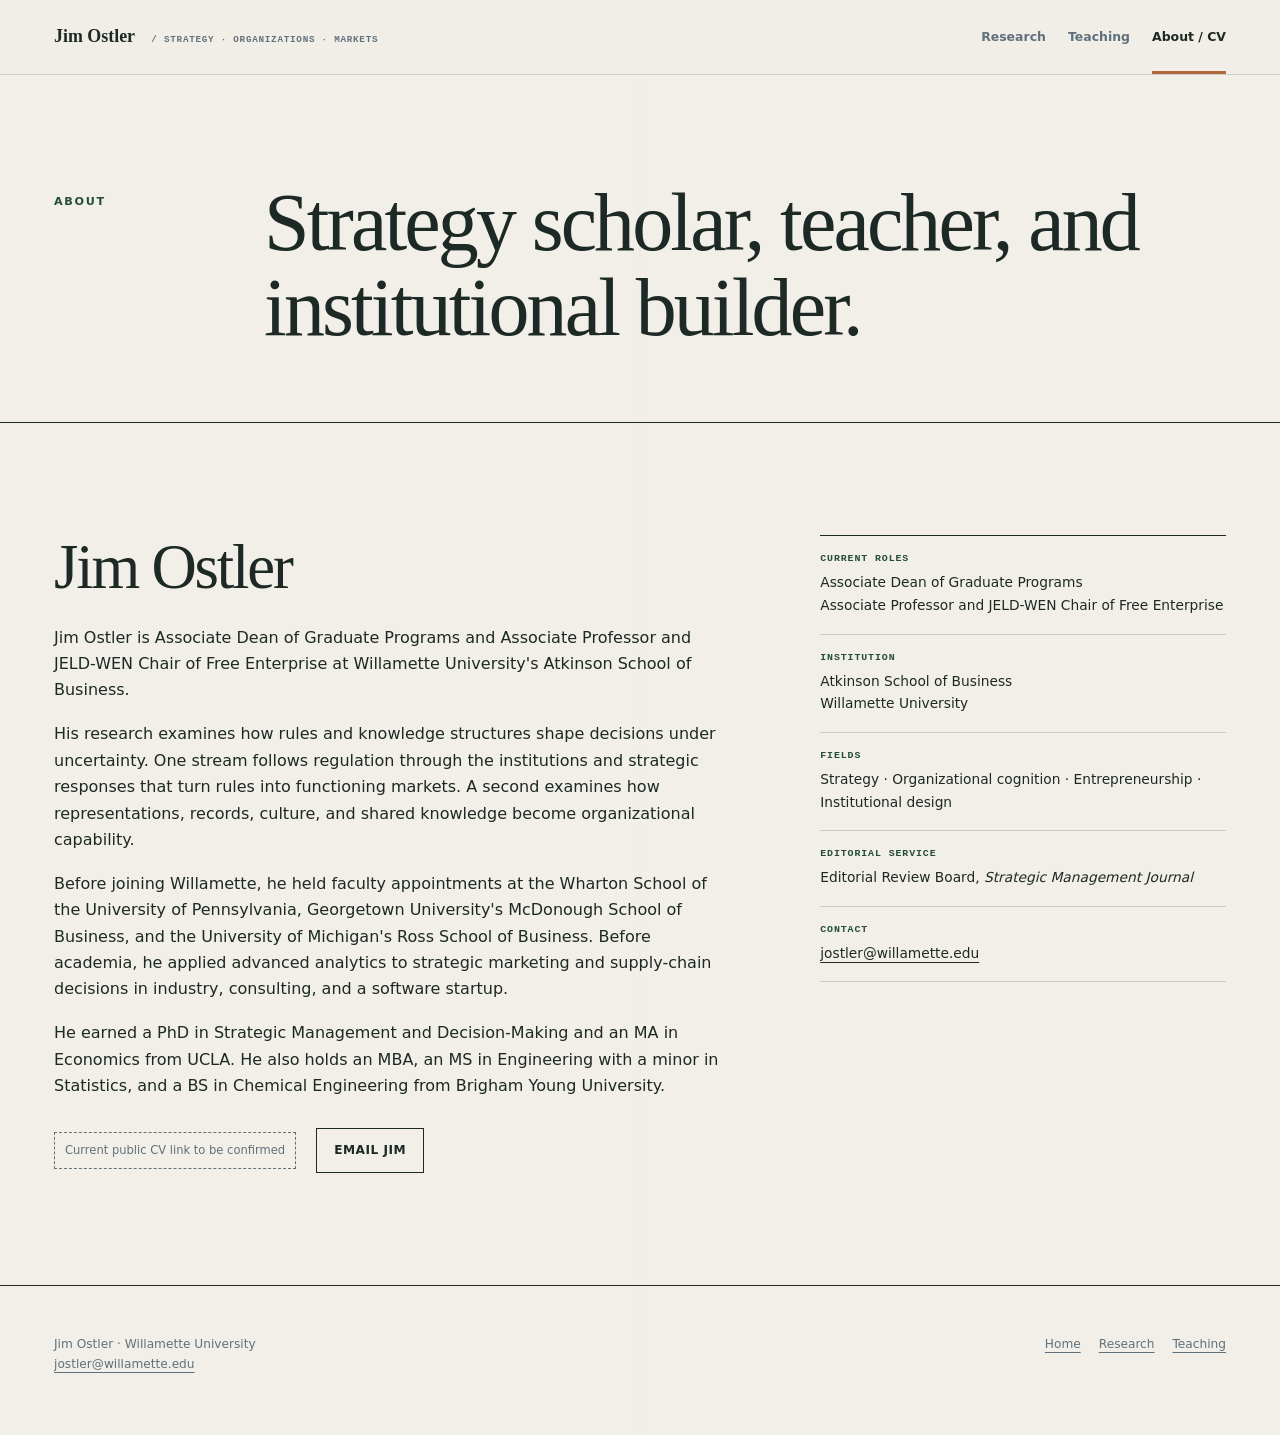
==== about.html @ d8726ed1 "Add files via upload" ====
<!doctype html>
<html lang="en">
<head>
  <meta charset="utf-8">
  <meta name="viewport" content="width=device-width, initial-scale=1">
  <meta name="description" content="Biography and contact information for Jim Ostler at Willamette University.">
  <title>About — Jim Ostler</title>
  <link rel="stylesheet" href="assets/styles.css">
</head>
<body>
  <a class="skip-link" href="#content">Skip to content</a>
  <header class="site-header"><nav class="nav" aria-label="Primary navigation"><a class="brand" href="index.html">Jim Ostler</a><div class="nav-links"><a href="research.html">Research</a><a href="teaching.html">Teaching</a><a aria-current="page" href="about.html">About / CV</a></div></nav></header>
  <main id="content">
    <header class="page-hero"><div class="wrap" data-reveal><p class="eyebrow">About</p><h1>Strategy scholar, teacher, and institutional builder.</h1></div></header>
    <section class="section"><div class="wrap bio-layout">
      <div class="bio-copy" data-reveal><h2>Jim Ostler</h2><p>Jim Ostler is Associate Dean of Graduate Programs and Associate Professor and JELD-WEN Chair of Free Enterprise at Willamette University's Atkinson School of Business.</p><p>His research examines how rules and knowledge structures shape decisions under uncertainty. One stream follows regulation through the institutions and strategic responses that turn rules into functioning markets. A second examines how representations, records, culture, and shared knowledge become organizational capability.</p><p>Before joining Willamette, he held faculty appointments at the Wharton School of the University of Pennsylvania, Georgetown University's McDonough School of Business, and the University of Michigan's Ross School of Business. Before academia, he applied advanced analytics to strategic marketing and supply-chain decisions in industry, consulting, and a software startup.</p><p>He earned a PhD in Strategic Management and Decision-Making and an MA in Economics from UCLA. He also holds an MBA, an MS in Engineering with a minor in Statistics, and a BS in Chemical Engineering from Brigham Young University.</p><div class="actions"><span class="pending">Current public CV link to be confirmed</span><a class="button secondary" href="mailto:jostler@willamette.edu">Email Jim</a></div></div>
      <aside data-reveal><dl class="fact-list"><div><dt>Current roles</dt><dd>Associate Dean of Graduate Programs<br>Associate Professor and JELD-WEN Chair of Free Enterprise</dd></div><div><dt>Institution</dt><dd>Atkinson School of Business<br>Willamette University</dd></div><div><dt>Fields</dt><dd>Strategy · Organizational cognition · Entrepreneurship · Institutional design</dd></div><div><dt>Editorial service</dt><dd>Editorial Review Board, <em>Strategic Management Journal</em></dd></div><div><dt>Contact</dt><dd><a href="mailto:jostler@willamette.edu">jostler@willamette.edu</a></dd></div></dl></aside>
    </div></section>
  </main>
  <footer class="site-footer"><div class="wrap footer-layout"><p>Jim Ostler · Willamette University<br><a href="mailto:jostler@willamette.edu">jostler@willamette.edu</a></p><div class="footer-links"><a href="index.html">Home</a><a href="research.html">Research</a><a href="teaching.html">Teaching</a></div></div></footer>
  <script src="assets/site.js"></script>
</body>
</html>
---- assets/styles.css ----
:root {
  --ink: #1d2925;
  --muted: #61717c;
  --paper: #f1efe7;
  --surface: #f8f6ef;
  --line: #c8cbc3;
  --forest: #244c3c;
  --forest-soft: #dce4d9;
  --rust: #b2673c;
  --rust-soft: #eadbd2;
  --signal: #d2aa52;
  --max: 1240px;
}

* { box-sizing: border-box; }
html { scroll-behavior: smooth; }
body {
  margin: 0;
  background:
    linear-gradient(90deg, transparent 0, transparent calc(50% - 1px), rgba(29,41,37,.026) 50%, transparent calc(50% + 1px)),
    var(--paper);
  color: var(--ink);
  font-family: Inter, ui-sans-serif, system-ui, -apple-system, BlinkMacSystemFont, "Segoe UI", sans-serif;
  font-size: 17px;
  line-height: 1.65;
}
a { color: inherit; text-decoration-thickness: 1px; text-underline-offset: 4px; }
a:hover { color: var(--rust); }
img { max-width: 100%; }
.skip-link { position:absolute; left:-999px; top:8px; z-index:100; background:var(--ink); color:white; padding:8px 12px; }
.skip-link:focus { left:8px; }
.wrap { width:min(100%, var(--max)); margin:0 auto; padding-left:34px; padding-right:34px; }

.site-header { position:sticky; top:0; z-index:20; border-bottom:1px solid rgba(29,41,37,.16); background:rgba(241,239,231,.94); backdrop-filter:blur(14px); }
.nav { width:min(100%, var(--max)); min-height:74px; margin:0 auto; padding:0 34px; display:grid; grid-template-columns:1fr auto; align-items:center; gap:28px; }
.brand { width:max-content; font-family:Georgia,"Times New Roman",serif; font-size:1.12rem; font-weight:700; text-decoration:none; }
.brand::after { content:" / strategy · organizations · markets"; margin-left:10px; color:var(--muted); font:600 .58rem/1 ui-monospace,SFMono-Regular,Consolas,monospace; letter-spacing:.08em; text-transform:uppercase; }
.nav-links { display:flex; gap:22px; }
.nav-links a { position:relative; color:var(--muted); font-size:.78rem; font-weight:700; text-decoration:none; }
.nav-links a:hover, .nav-links a[aria-current="page"] { color:var(--ink); }
.nav-links a[aria-current="page"]::after { content:""; position:absolute; left:0; right:0; bottom:-27px; height:3px; background:var(--rust); }

main { overflow:hidden; }
.folio-mark { margin:0 0 32px; color:#818981; font:700 .62rem/1.2 ui-monospace,SFMono-Regular,Consolas,monospace; letter-spacing:.13em; text-transform:uppercase; }
.eyebrow { margin:0 0 15px; color:var(--forest); font-size:.7rem; font-weight:800; letter-spacing:.15em; text-transform:uppercase; }
h1,h2,h3 { margin-top:0; font-family:Georgia,"Times New Roman",serif; font-weight:500; letter-spacing:-.035em; line-height:1.04; }
h1 { font-size:clamp(3.15rem,7vw,6.8rem); }
h2 { margin-bottom:24px; font-size:clamp(2.35rem,4.9vw,4.7rem); }
h3 { margin-bottom:10px; font-size:clamp(1.42rem,2.1vw,2rem); }
p { margin:0 0 1.1em; }

.hero { padding:58px 0 0; border-bottom:1px solid var(--line); }
.hero-layout { display:block; }
.hero-copy { max-width:1040px; }
.hero-name { margin-bottom:26px; }
.hero-statement { margin:0; font-size:clamp(3.15rem,6.8vw,6.5rem); }
.hero-statement em { color:var(--forest); font-style:normal; }
.hero-coda { max-width:670px; margin:25px 0 0; color:var(--rust); font:italic 500 clamp(1.25rem,2vw,1.75rem)/1.35 Georgia,serif; }
.hero-role { max-width:700px; margin-top:30px; color:var(--muted); font-size:.88rem; }
.actions { display:flex; flex-wrap:wrap; gap:20px; align-items:center; margin-top:28px; }
.button { display:inline-flex; min-height:45px; padding:10px 17px; align-items:center; border:1px solid var(--ink); background:var(--ink); color:white; font-size:.76rem; font-weight:800; letter-spacing:.04em; text-decoration:none; text-transform:uppercase; }
.button:hover { border-color:var(--forest); background:var(--forest); color:white; }
.button.secondary { background:transparent; color:var(--ink); }
.button.secondary:hover { color:var(--rust); border-color:var(--rust); }
.text-link { color:var(--forest); font-size:.8rem; font-weight:800; letter-spacing:.02em; }
.knowledge .text-link { color:var(--rust); }

.decision-pathways { margin:58px 0 0; border-top:1px solid var(--ink); }
.pathway-label { margin:0; padding:25px 0 2px; }
.decision-route { display:grid; grid-template-columns:auto minmax(120px,1fr) auto; align-items:center; padding:28px 0 22px; text-decoration:none; }
.route-market { color:var(--forest); }
.route-knowledge { color:var(--rust); }
.route-endpoint { font:500 clamp(2.35rem,5vw,5rem)/1 Georgia,"Times New Roman",serif; letter-spacing:-.045em; }
.route-endpoint:last-of-type { text-align:right; }
.route-arrow { position:relative; height:1px; margin:7px 34px 0; background:currentColor; opacity:.72; }
.route-arrow::after { content:""; position:absolute; right:0; top:50%; width:10px; height:10px; border-top:1px solid currentColor; border-right:1px solid currentColor; transform:translateY(-50%) rotate(45deg); transform-origin:center; }
.route-detail { grid-column:1 / -1; margin-top:18px; color:var(--muted); font:700 .57rem/1.2 ui-monospace,SFMono-Regular,Consolas,monospace; letter-spacing:.1em; text-align:center; text-transform:uppercase; }
.route-detail b { margin-left:13px; color:var(--ink); font-weight:800; }
.decision-route:hover .route-arrow { opacity:1; }
.decision-route:hover .route-detail b { color:var(--rust); }
.shared-lens-wrap { position:relative; display:grid; width:230px; height:190px; margin:0 auto; place-items:center; }
.shared-lens-wrap::before,.shared-lens-wrap::after { content:""; position:absolute; inset:21px 13px; border:1px solid rgba(29,41,37,.26); border-radius:50%; transform:rotate(24deg); }
.shared-lens-wrap::after { transform:rotate(-24deg); }
.shared-lens { position:relative; z-index:1; display:flex; width:166px; height:166px; padding:22px; flex-direction:column; align-items:center; justify-content:center; border-radius:50%; background:var(--ink); color:var(--paper); text-align:center; }
.shared-lens span { font:800 .58rem/1.15 ui-monospace,SFMono-Regular,Consolas,monospace; letter-spacing:.1em; text-transform:uppercase; }
.shared-lens strong { display:block; margin-top:7px; font:italic 500 1.3rem/1.05 Georgia,"Times New Roman",serif; }
.shared-lens small { display:block; margin-top:13px; color:rgba(255,255,255,.64); font:800 .49rem/1 ui-monospace,SFMono-Regular,Consolas,monospace; letter-spacing:.12em; text-transform:uppercase; }
.decision-pathways figcaption { max-width:980px; margin:0; padding:28px 0 34px; border-top:1px solid var(--line); color:var(--ink); font:500 clamp(1.05rem,1.8vw,1.35rem)/1.48 Georgia,"Times New Roman",serif; }

.orientation { padding:72px 0; border-bottom:1px solid var(--ink); background:rgba(248,247,241,.48); }
.orientation-layout { display:grid; grid-template-columns:.72fr 1.28fr; gap:80px; }
.orientation .folio-mark { margin-bottom:18px; }
.orientation-key { margin:0; color:var(--forest); font:500 clamp(1.5rem,2.5vw,2.25rem)/1.16 Georgia,"Times New Roman",serif; letter-spacing:-.025em; }
.orientation-copy { max-width:760px; }
.orientation-lead { margin:0 0 17px; color:var(--ink); font:500 clamp(1.45rem,2.5vw,2.15rem)/1.3 Georgia,"Times New Roman",serif; letter-spacing:-.02em; }
.orientation-copy > p:last-child { max-width:690px; margin:0; color:var(--muted); font-size:.93rem; }

.home-research { border-bottom:1px solid var(--ink); }
.home-section-intro { display:grid; grid-template-columns:.58fr 1.42fr; gap:70px; align-items:start; }
.home-section-intro .folio-mark { margin-bottom:17px; }
.home-section-intro h2 { margin-bottom:18px; }
.home-section-intro > div:last-child > p { max-width:710px; margin:0; color:var(--muted); }
.home-program-grid { display:grid; grid-template-columns:1fr 1fr; margin-top:54px; border-top:1px solid var(--ink); border-bottom:1px solid var(--line); }
.home-program { display:flex; flex-direction:column; min-width:0; padding:38px 46px 40px 0; }
.home-program + .home-program { padding-right:0; padding-left:46px; border-left:1px solid var(--line); }
.home-program-number { color:var(--muted); font:800 .61rem/1.3 ui-monospace,SFMono-Regular,Consolas,monospace; letter-spacing:.1em; text-transform:uppercase; }
.home-program h3 { margin:13px 0 18px; font-size:clamp(2rem,3.5vw,3.45rem); }
.home-program-question { margin:0; font:500 1.12rem/1.47 Georgia,"Times New Roman",serif; }
.home-program-copy { margin:15px 0 24px; color:var(--muted); font-size:.88rem; }
.home-work { margin:auto 0 25px; padding-top:18px; border-top:1px solid var(--line); }
.home-work > span { display:block; margin-bottom:4px; color:var(--muted); font:800 .58rem/1.2 ui-monospace,SFMono-Regular,Consolas,monospace; letter-spacing:.1em; text-transform:uppercase; }
.home-work a { position:relative; display:block; padding:13px 28px 12px 0; border-bottom:1px solid var(--line); text-decoration:none; }
.home-work a::after { content:"↗"; position:absolute; right:2px; top:13px; color:var(--muted); }
.home-work a:hover::after { color:var(--rust); }
.home-work strong { display:block; font:500 1rem/1.3 Georgia,"Times New Roman",serif; }
.home-work small { display:block; margin-top:4px; color:var(--muted); font-size:.65rem; font-weight:700; letter-spacing:.04em; text-transform:uppercase; }
.home-research-link { display:inline-block; margin-top:26px; }

.home-teaching { padding:94px 0 100px; background:rgba(248,247,241,.55); border-bottom:1px solid var(--line); }
.home-teaching-layout { display:grid; grid-template-columns:.88fr 1.12fr; gap:85px; align-items:start; }
.home-teaching h2 { max-width:560px; margin-bottom:24px; }
.home-teaching-copy { max-width:570px; color:var(--muted); font-size:.95rem; }
.teaching-platform-links { border-top:1px solid var(--ink); }
.teaching-platform-links a { position:relative; display:block; padding:28px 58px 29px 0; border-bottom:1px solid var(--line); text-decoration:none; }
.teaching-platform-links a::after { content:"→"; position:absolute; right:4px; top:50%; color:var(--muted); font-size:1.2rem; transform:translateY(-50%); }
.teaching-platform-links a:hover::after { color:var(--rust); }
.teaching-platform-links span { display:block; margin-bottom:9px; color:var(--muted); font:800 .59rem/1.2 ui-monospace,SFMono-Regular,Consolas,monospace; letter-spacing:.1em; text-transform:uppercase; }
.teaching-platform-links strong { display:block; max-width:610px; font:500 clamp(1.4rem,2.2vw,2rem)/1.18 Georgia,"Times New Roman",serif; }

.section { padding:112px 0; }
.section-rule { border-top:1px solid var(--line); }
.section-intro { max-width:760px; color:var(--muted); font-size:1rem; }
.section-rule > .wrap > h2 { max-width:760px; }

.program-grid { margin-top:56px; border-top:1px solid var(--ink); }
.program-card { position:relative; display:grid; grid-template-columns:135px minmax(240px,.72fr) 1.28fr; column-gap:32px; min-height:0; padding:40px 0 43px; border:0; border-bottom:1px solid var(--line); background:transparent; box-shadow:none; }
.program-card::before { content:"01"; grid-row:1 / span 5; color:var(--forest); font:300 clamp(3.4rem,6vw,6.2rem)/.85 Georgia,serif; }
.program-card.knowledge::before { content:"02"; color:var(--rust); }
.program-card.market,.program-card.knowledge { border-top:0; }
.program-number { color:var(--muted); font:800 .62rem/1.3 ui-monospace,SFMono-Regular,Consolas,monospace; letter-spacing:.1em; text-transform:uppercase; }
.program-card h3 { grid-column:2; margin:10px 0 0; font-size:clamp(2rem,3.4vw,3.55rem); }
.program-question,.program-description,.program-card .pathway,.program-card .text-link { grid-column:3; }
.program-question { grid-row:1 / span 2; margin:0; font:500 1.2rem/1.48 Georgia,serif; }
.program-description { margin-top:16px; color:var(--muted); font-size:.9rem; }
.pathway { margin:20px 0 18px; display:grid; grid-template-columns:1fr auto 1fr auto 1fr; gap:8px; align-items:center; }
.pathway span { font-size:.66rem; font-weight:800; line-height:1.35; text-transform:uppercase; }
.pathway b { color:var(--muted); font-weight:400; }

.lens-band { position:relative; padding:90px 0; border-top:1px solid var(--ink); border-bottom:1px solid var(--ink); background:var(--forest); color:white; }
.lens-band::before { content:"UNCERTAINTY"; position:absolute; right:-18px; top:50%; transform:translateY(-50%) rotate(90deg); color:rgba(255,255,255,.09); font:800 clamp(2.6rem,6vw,6rem)/1 ui-sans-serif,sans-serif; letter-spacing:.08em; }
.lens-layout { display:grid; grid-template-columns:.78fr 1.22fr; gap:75px; }
.lens-band .eyebrow { color:#c9d9cc; }
.lens-band h2 { font-size:clamp(2.4rem,4.4vw,4.35rem); }
.lens-band p { max-width:760px; color:#e1e8e2; font-size:1.04rem; }

.paper-grid { margin-top:42px; border-top:1px solid var(--ink); counter-reset:papers; }
.paper-card { position:relative; display:grid; grid-template-columns:50px 170px minmax(250px,1fr) 1.15fr auto; gap:20px; align-items:baseline; padding:25px 0; border:0; border-bottom:1px solid var(--line); background:transparent; }
.paper-card::before { counter-increment:papers; content:"0" counter(papers); color:#929991; font:700 .62rem/1 ui-monospace,SFMono-Regular,Consolas,monospace; }
.paper-card:nth-child(n) { grid-column:auto; }
.paper-card h3 { margin:0; font-size:1.35rem; line-height:1.18; }
.paper-card p { margin:0; color:var(--muted); font-size:.82rem; line-height:1.52; }
.paper-meta { margin:0; color:var(--forest); font:800 .61rem/1.35 ui-monospace,SFMono-Regular,Consolas,monospace; letter-spacing:.08em; text-transform:uppercase; }

.teaching-preview { display:grid; grid-template-columns:.72fr 1.28fr; gap:80px; }
.teaching-columns { display:grid; grid-template-columns:1fr 1fr; gap:0; border-top:1px solid var(--ink); }
.teaching-columns > div { padding:24px 28px 18px 0; border-bottom:1px solid var(--line); }
.teaching-columns > div + div { padding-left:28px; border-left:1px solid var(--line); }
.teaching-columns h3 { font-size:1.55rem; }
.teaching-columns p { color:var(--muted); font-size:.86rem; }
.method-line { margin:28px 0 20px; padding:17px 0 17px 22px; border-left:4px solid var(--signal); background:transparent; font:italic 500 1rem/1.55 Georgia,serif; }

.page-hero { padding:105px 0 72px; border-bottom:1px solid var(--ink); }
.page-hero .wrap { display:grid; grid-template-columns:165px 1fr; column-gap:45px; }
.page-hero .eyebrow { grid-column:1; padding-top:13px; }
.page-hero h1,.page-hero .lede { grid-column:2; }
.page-hero h1 { max-width:970px; margin:0; font-size:clamp(3rem,6.4vw,6rem); }
.page-hero .lede { max-width:780px; margin:27px 0 0; color:var(--muted); font-size:1.03rem; }

.program-section { position:relative; display:grid; grid-template-columns:.72fr 1.28fr; gap:75px; padding:105px 34px; border-bottom:1px solid var(--line); }
.program-section::before { content:"01"; position:absolute; left:34px; top:68px; color:rgba(36,76,60,.11); font:500 clamp(6rem,13vw,11rem)/1 Georgia,serif; }
.program-section.knowledge-section::before { content:"02"; color:rgba(178,103,60,.11); }
.program-section > div { position:relative; }
.program-section .program-copy { max-width:760px; }
.program-section .program-copy > p { color:var(--muted); }
.program-section .program-question { color:var(--ink) !important; font-size:1.18rem; }
.mini-path { display:flex; flex-wrap:wrap; gap:0; margin:28px 0 35px; border-top:1px solid var(--line); border-bottom:1px solid var(--line); }
.mini-path span { position:relative; padding:10px 22px 10px 0; background:transparent; font-size:.66rem; font-weight:800; text-transform:uppercase; }
.mini-path span:not(:last-child)::after { content:"→"; margin-left:22px; color:var(--rust); }
.knowledge-section .mini-path span { background:transparent; }
.paper-list { border-top:1px solid var(--ink); }
.paper-row { padding:24px 0; border-bottom:1px solid var(--line); display:grid; grid-template-columns:145px 1fr; gap:28px; }
.paper-row .status { color:var(--muted); font:700 .64rem/1.4 ui-monospace,SFMono-Regular,Consolas,monospace; letter-spacing:.06em; text-transform:uppercase; }
.paper-row h3 { margin-bottom:8px; font-size:1.38rem; }
.paper-row p { color:var(--muted); font-size:.86rem; }

.method-steps { margin:40px 0 0; display:grid; grid-template-columns:repeat(6,1fr); border-top:1px solid rgba(255,255,255,.5); }
.method-steps div { position:relative; min-height:128px; padding:19px 13px; display:flex; align-items:flex-end; border:0; border-right:1px solid rgba(255,255,255,.22); background:transparent; color:#edf1ed; font-size:.7rem; font-weight:800; }
.method-steps div::before { content:""; position:absolute; top:-4px; left:0; width:7px; height:7px; border-radius:50%; background:var(--signal); }
.examples { display:grid; grid-template-columns:repeat(3,1fr); gap:0; margin-top:38px; border-top:1px solid var(--ink); }
.example { padding:28px 30px 0 0; border:0; background:transparent; }
.example + .example { padding-left:30px; border-left:1px solid var(--line); }
.example p { color:var(--muted); font-size:.86rem; }

.bio-layout { display:grid; grid-template-columns:1.25fr .75fr; gap:90px; }
.bio-copy { max-width:760px; }
.bio-copy p { font-size:1rem; }
.fact-list { margin:0; border-top:1px solid var(--ink); }
.fact-list div { padding:17px 0; border-bottom:1px solid var(--line); }
.fact-list dt { color:var(--forest); font:800 .62rem/1.3 ui-monospace,SFMono-Regular,Consolas,monospace; letter-spacing:.09em; text-transform:uppercase; }
.fact-list dd { margin:5px 0 0; font-size:.86rem; }

.paper-hero { padding:105px 0 68px; }
.paper-hero h1 { max-width:1000px; font-size:clamp(2.8rem,6vw,5.5rem); }
.paper-authors { margin:22px 0 6px; font:italic 500 1.08rem/1.5 Georgia,serif; }
.paper-status { color:var(--rust); font-weight:800; }
.paper-body { display:grid; grid-template-columns:.65fr 1.35fr; gap:75px; padding:60px 0 110px; border-top:1px solid var(--ink); }
.paper-aside { color:var(--muted); font-size:.84rem; }
.paper-aside div { padding:15px 0; border-bottom:1px solid var(--line); }
.paper-aside strong { display:block; color:var(--ink); }
.paper-content { max-width:760px; }
.paper-content h2 { margin-top:55px; font-size:2rem; }
.paper-content h2:first-child { margin-top:0; }
.pending { display:inline-block; padding:8px 10px; border:1px dashed var(--muted); color:var(--muted); font-size:.72rem; }

.site-footer { padding:48px 0; border-top:1px solid var(--ink); }
.footer-layout { display:flex; justify-content:space-between; gap:30px; }
.site-footer p,.footer-links { color:var(--muted); font-size:.76rem; }
.footer-links { display:flex; flex-wrap:wrap; gap:18px; }
[data-reveal] { opacity:0; transform:translateY(12px); transition:opacity 560ms ease,transform 560ms ease; }
[data-reveal].visible { opacity:1; transform:none; }

@media (max-width:960px) {
  .brand::after { display:none; }
  .hero-copy { max-width:900px; }
  .program-card { grid-template-columns:90px 1fr; }
  .program-question,.program-description,.program-card .pathway,.program-card .text-link { grid-column:2; }
  .program-question { grid-row:auto; margin-top:18px; }
  .paper-card { grid-template-columns:35px 140px 1fr; }
  .paper-card p,.paper-card .text-link { grid-column:3; }
  .program-section,.teaching-preview,.lens-layout,.orientation-layout,.bio-layout,.paper-body,.home-section-intro,.home-program-grid,.home-teaching-layout { grid-template-columns:1fr; gap:42px; }
  .home-program-grid { gap:0; }
  .home-program { padding-right:0; }
  .home-program + .home-program { padding-left:0; border-left:0; border-top:1px solid var(--line); }
  .program-section::before { left:auto; right:34px; }
}

@media (max-width:650px) {
  body { font-size:16px; background:var(--paper); }
  .wrap { padding-left:20px; padding-right:20px; }
  .nav { min-height:66px; padding:0 20px; }
  .nav-links { gap:12px; }
  .nav-links a { font-size:.72rem; }
  .nav-links a::before { display:none; }
  .nav-links a[aria-current="page"]::after { bottom:-23px; }
  .hero { padding:55px 0 0; }
  .hero-statement { font-size:clamp(2.8rem,13vw,4.2rem); }
  .decision-pathways { margin-top:44px; }
  .decision-route { grid-template-columns:auto minmax(44px,1fr) auto; padding:27px 0 22px; }
  .route-endpoint { font-size:clamp(1.5rem,8vw,2.6rem); }
  .route-arrow { margin:5px 14px 0; }
  .route-arrow::after { width:8px; height:8px; }
  .route-detail { margin-top:14px; font-size:.49rem; letter-spacing:.06em; }
  .route-detail b { display:block; margin:8px 0 0; }
  .shared-lens-wrap { width:190px; height:168px; }
  .shared-lens { width:144px; height:144px; padding:18px; }
  .shared-lens strong { font-size:1.12rem; }
  .decision-pathways figcaption { padding:23px 0 28px; font-size:1rem; }
  .section { padding:78px 0; }
  .home-program { padding:31px 0 34px; }
  .home-program h3 { font-size:2.15rem; }
  .home-teaching { padding:74px 0 80px; }
  .home-teaching-layout { gap:48px; }
  .program-card { grid-template-columns:55px 1fr; gap:14px; padding:32px 0; }
  .program-card::before { font-size:3rem; }
  .pathway { grid-template-columns:1fr; }
  .pathway b { display:none; }
  .paper-card { grid-template-columns:28px 1fr; gap:12px; }
  .paper-card .paper-meta,.paper-card h3,.paper-card p,.paper-card .text-link { grid-column:2; }
  .teaching-columns { grid-template-columns:1fr; }
  .teaching-columns > div + div { padding-left:0; border-left:0; }
  .page-hero { padding:75px 0 50px; }
  .page-hero .wrap { display:block; }
  .page-hero h1 { font-size:clamp(2.75rem,13vw,4.3rem); }
  .program-section { padding:75px 20px; }
  .paper-row { grid-template-columns:1fr; gap:5px; }
  .method-steps { grid-template-columns:1fr 1fr; }
  .method-steps div { min-height:92px; }
  .examples { grid-template-columns:1fr; }
  .example,.example + .example { padding:24px 0; border-left:0; border-bottom:1px solid var(--line); }
  .footer-layout { flex-direction:column; }
}

@media (prefers-reduced-motion:reduce) {
  html { scroll-behavior:auto; }
  [data-reveal] { opacity:1; transform:none; transition:none; }
}
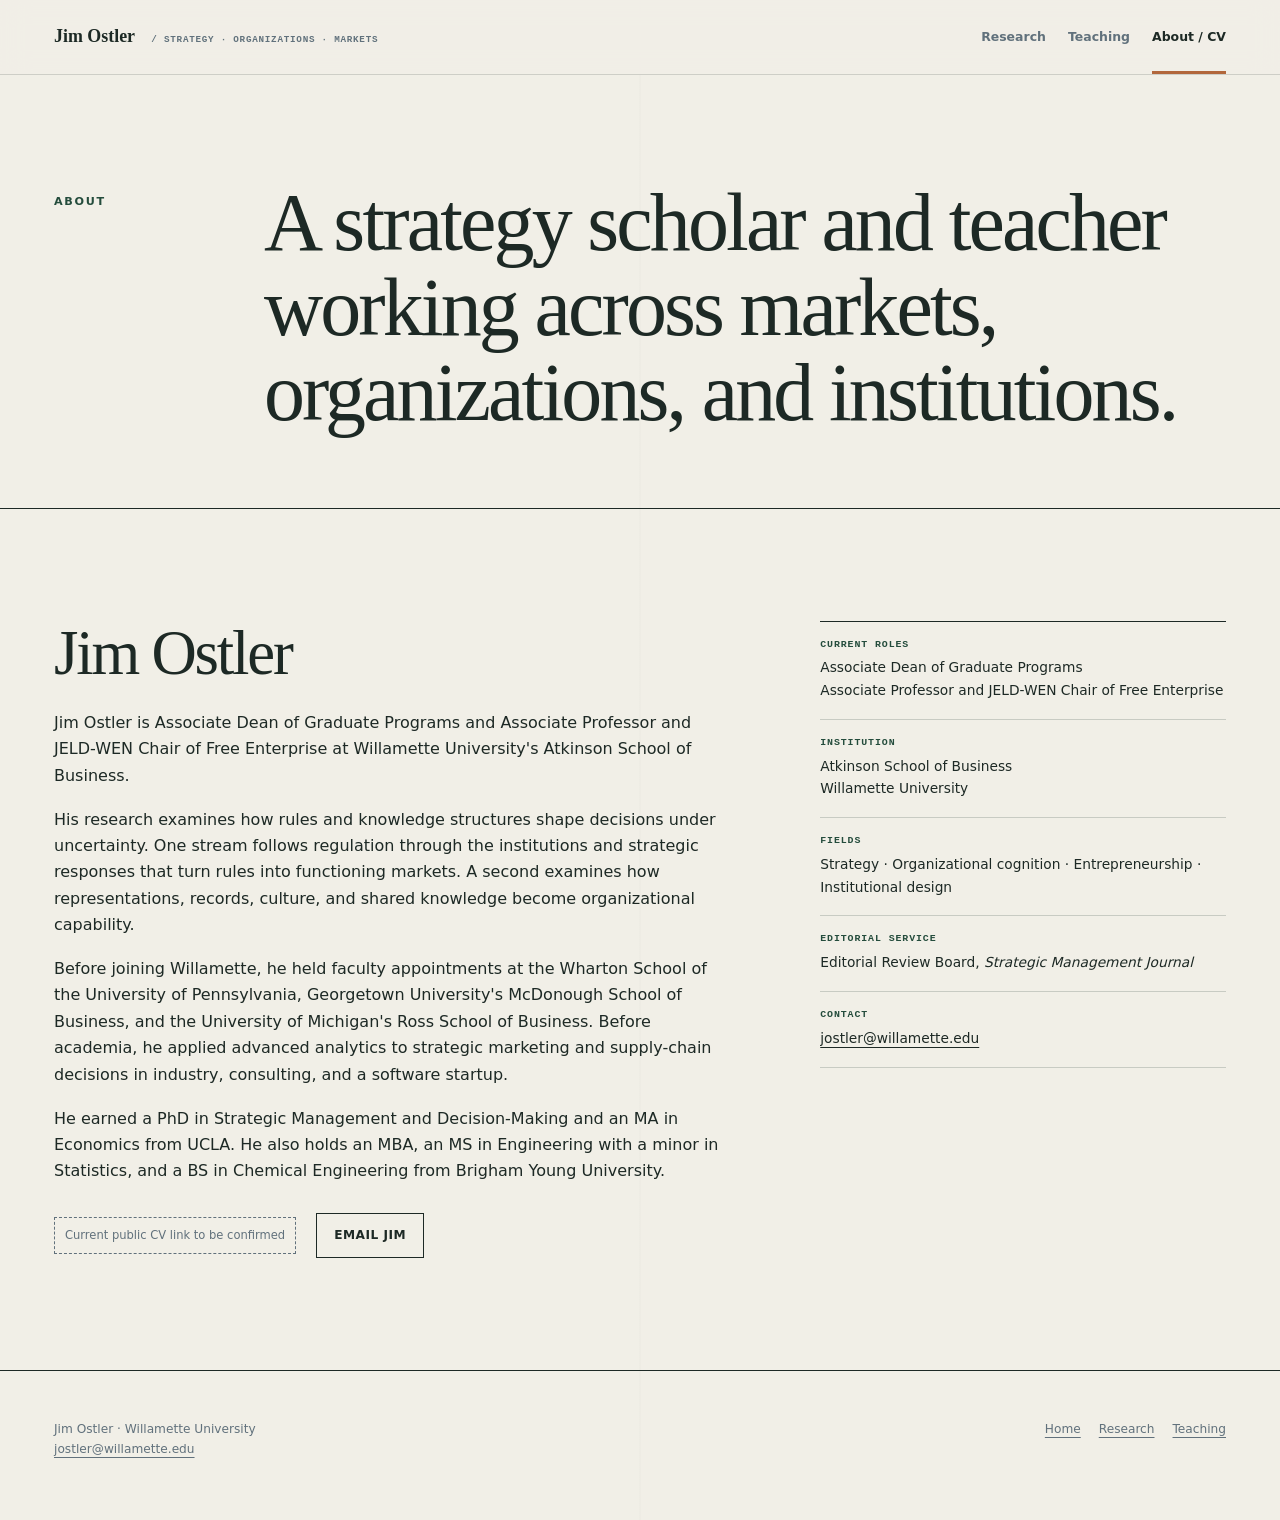
==== commit da699761: "Update page hero description in about.html" ====
--- a/about.html
+++ b/about.html
@@ -11,7 +11,7 @@
   <a class="skip-link" href="#content">Skip to content</a>
   <header class="site-header"><nav class="nav" aria-label="Primary navigation"><a class="brand" href="index.html">Jim Ostler</a><div class="nav-links"><a href="research.html">Research</a><a href="teaching.html">Teaching</a><a aria-current="page" href="about.html">About / CV</a></div></nav></header>
   <main id="content">
-    <header class="page-hero"><div class="wrap" data-reveal><p class="eyebrow">About</p><h1>Strategy scholar, teacher, and institutional builder.</h1></div></header>
+    <header class="page-hero"><div class="wrap" data-reveal><p class="eyebrow">About</p><h1>A strategy scholar and teacher working across markets, organizations, and institutions.</h1></div></header>
     <section class="section"><div class="wrap bio-layout">
       <div class="bio-copy" data-reveal><h2>Jim Ostler</h2><p>Jim Ostler is Associate Dean of Graduate Programs and Associate Professor and JELD-WEN Chair of Free Enterprise at Willamette University's Atkinson School of Business.</p><p>His research examines how rules and knowledge structures shape decisions under uncertainty. One stream follows regulation through the institutions and strategic responses that turn rules into functioning markets. A second examines how representations, records, culture, and shared knowledge become organizational capability.</p><p>Before joining Willamette, he held faculty appointments at the Wharton School of the University of Pennsylvania, Georgetown University's McDonough School of Business, and the University of Michigan's Ross School of Business. Before academia, he applied advanced analytics to strategic marketing and supply-chain decisions in industry, consulting, and a software startup.</p><p>He earned a PhD in Strategic Management and Decision-Making and an MA in Economics from UCLA. He also holds an MBA, an MS in Engineering with a minor in Statistics, and a BS in Chemical Engineering from Brigham Young University.</p><div class="actions"><span class="pending">Current public CV link to be confirmed</span><a class="button secondary" href="mailto:jostler@willamette.edu">Email Jim</a></div></div>
       <aside data-reveal><dl class="fact-list"><div><dt>Current roles</dt><dd>Associate Dean of Graduate Programs<br>Associate Professor and JELD-WEN Chair of Free Enterprise</dd></div><div><dt>Institution</dt><dd>Atkinson School of Business<br>Willamette University</dd></div><div><dt>Fields</dt><dd>Strategy · Organizational cognition · Entrepreneurship · Institutional design</dd></div><div><dt>Editorial service</dt><dd>Editorial Review Board, <em>Strategic Management Journal</em></dd></div><div><dt>Contact</dt><dd><a href="mailto:jostler@willamette.edu">jostler@willamette.edu</a></dd></div></dl></aside>
